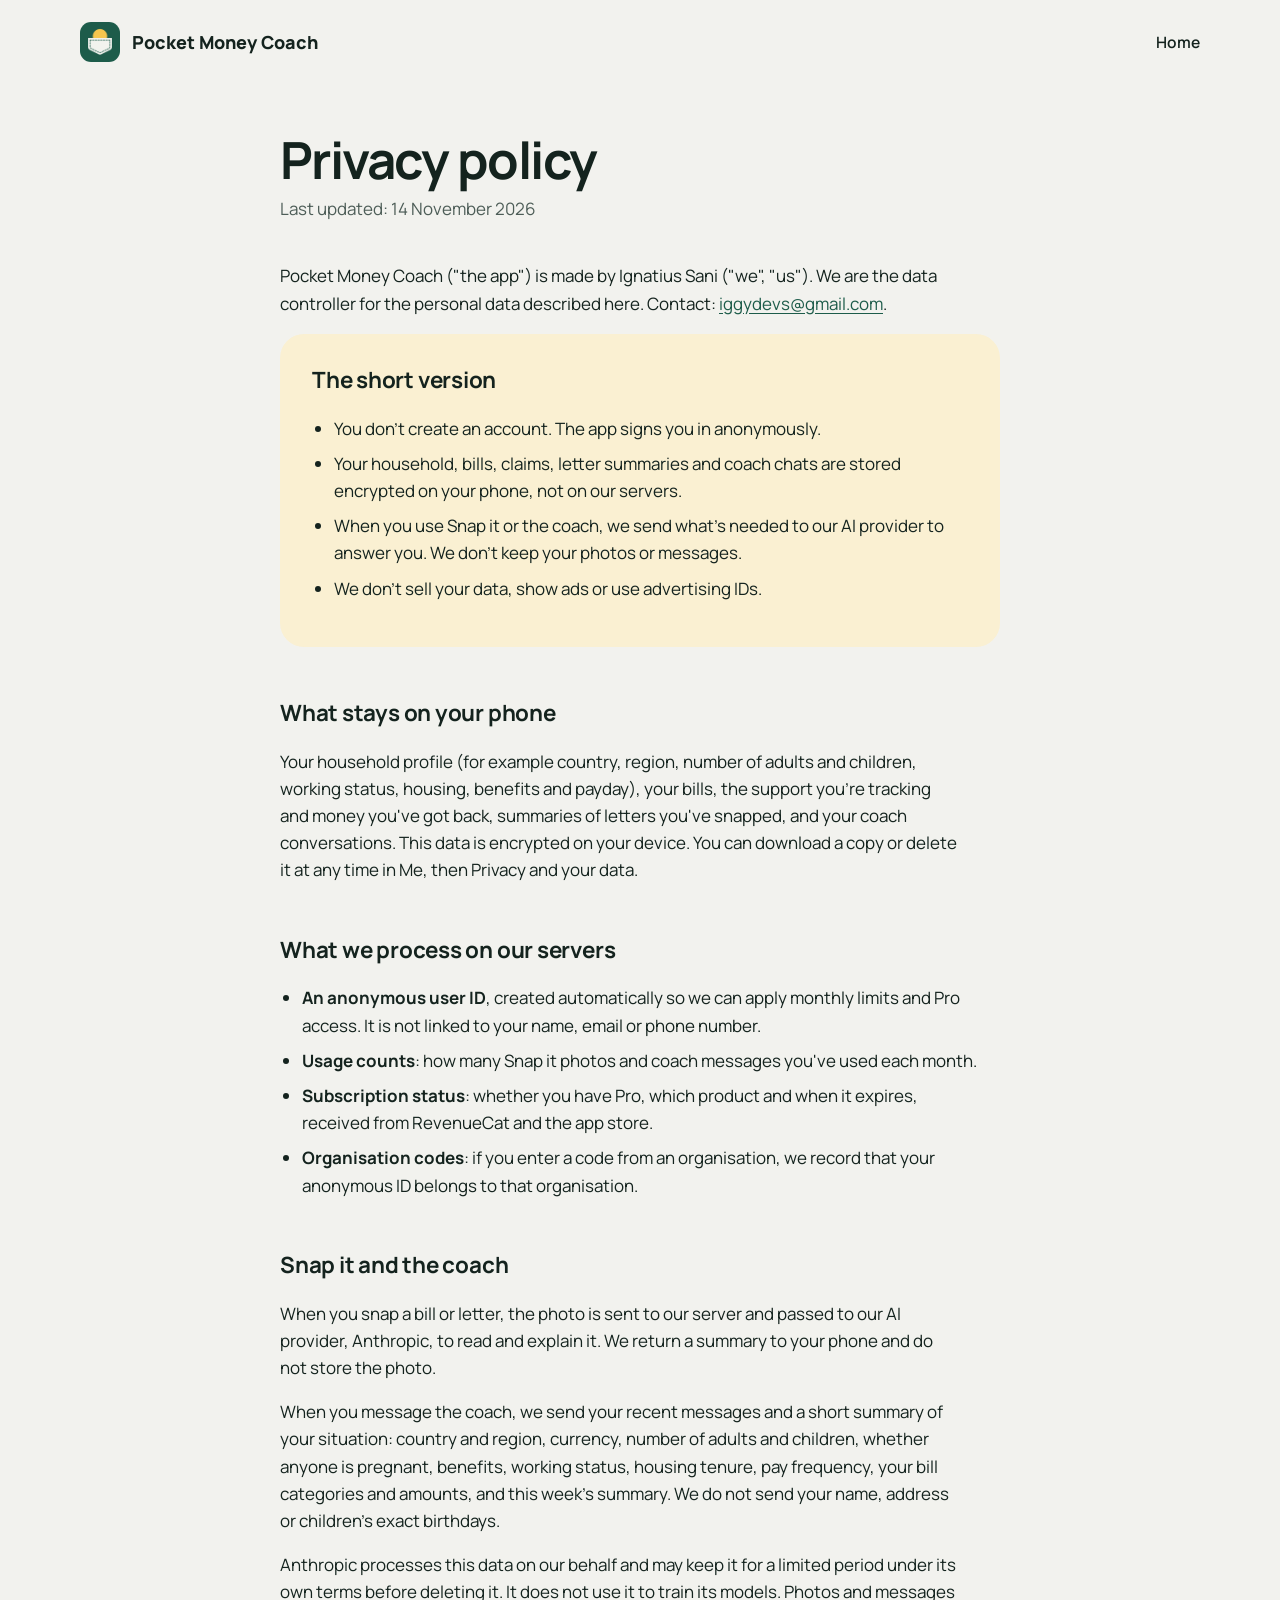
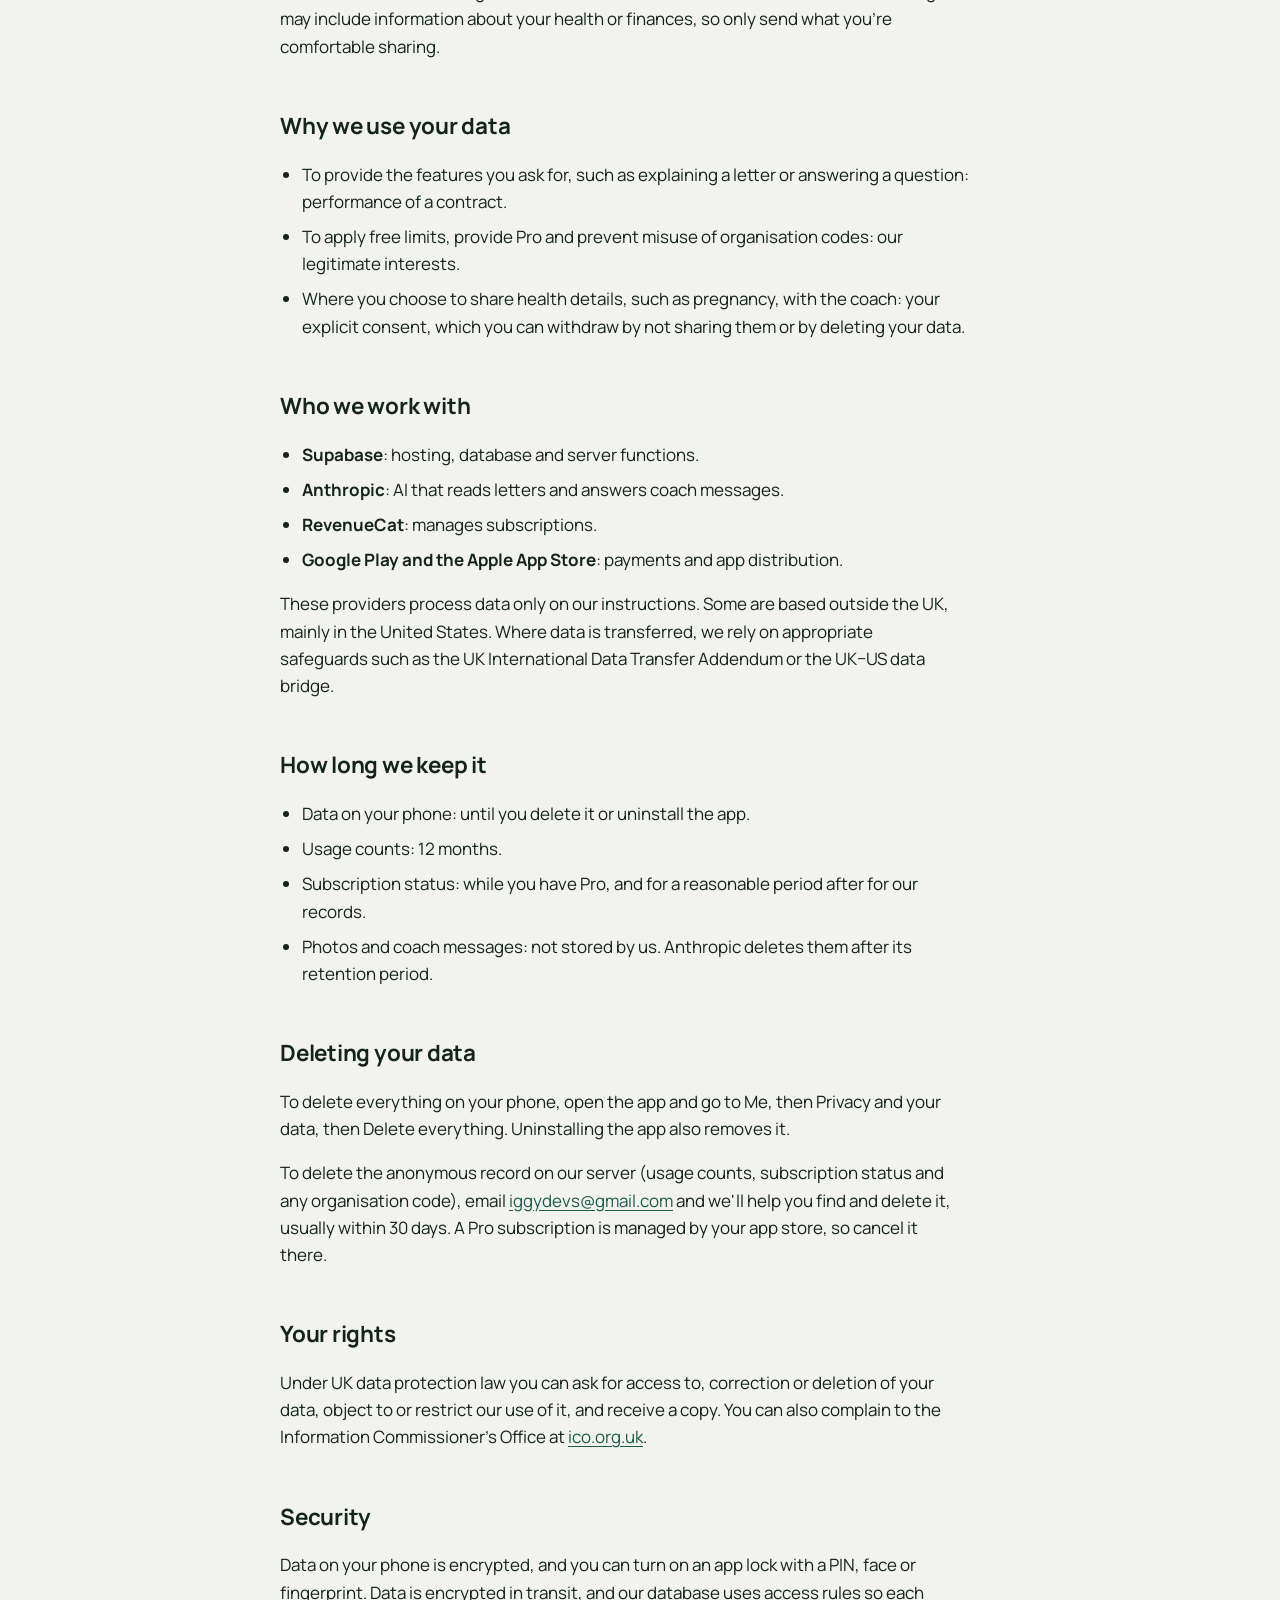
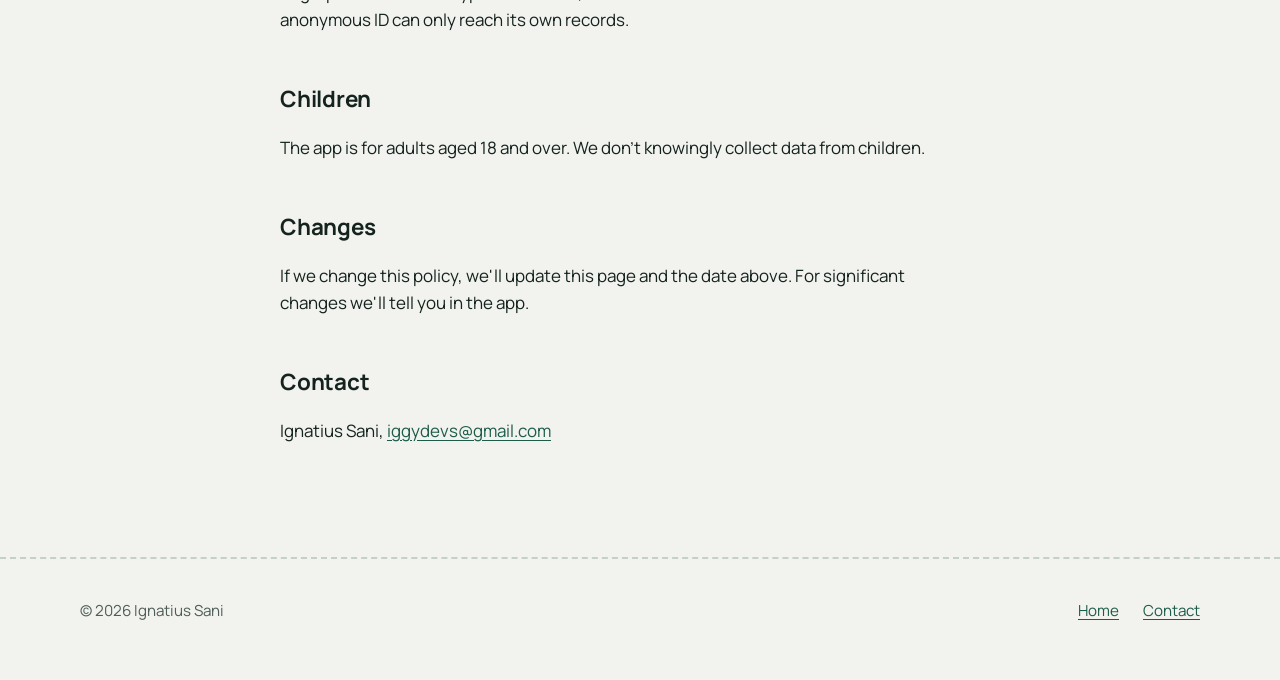
==== privacy/index.html @ 262ab6fa "Pocket Money Coach landing page and privacy policy" ====
<!doctype html>
<html lang="en-GB">
<head>
  <meta charset="utf-8">
  <meta name="viewport" content="width=device-width, initial-scale=1">
  <title>Privacy policy | Pocket Money Coach</title>
  <meta name="description" content="How Pocket Money Coach handles your data.">
  <link rel="icon" href="/img/favicon.png">
  <meta name="theme-color" content="#1d5c4a">
  <link rel="preconnect" href="https://fonts.googleapis.com">
  <link rel="preconnect" href="https://fonts.gstatic.com" crossorigin>
  <link href="https://fonts.googleapis.com/css2?family=Manrope:wght@400;500;600;700;800&display=swap" rel="stylesheet">
  <link rel="stylesheet" href="/styles.css">
</head>
<body>
  <header class="site-header">
    <div class="wrap">
      <a class="brand" href="/"><img src="/img/apple-touch-icon.png" alt="" width="40" height="40">Pocket Money Coach</a>
      <nav aria-label="Main"><a href="/">Home</a></nav>
    </div>
  </header>

  <main class="policy">
    <div class="wrap">
      <h1>Privacy policy</h1>
      <p class="updated">Last updated: 14 November 2026</p>

      <p>Pocket Money Coach ("the app") is made by Ignatius Sani ("we", "us"). We are the data controller for the personal data described here. Contact: <a href="mailto:iggydevs@gmail.com">iggydevs@gmail.com</a>.</p>

      <div class="summary">
        <h2>The short version</h2>
        <ul>
          <li>You don't create an account. The app signs you in anonymously.</li>
          <li>Your household, bills, claims, letter summaries and coach chats are stored encrypted on your phone, not on our servers.</li>
          <li>When you use Snap it or the coach, we send what's needed to our AI provider to answer you. We don't keep your photos or messages.</li>
          <li>We don't sell your data, show ads or use advertising IDs.</li>
        </ul>
      </div>

      <h2>What stays on your phone</h2>
      <p>Your household profile (for example country, region, number of adults and children, working status, housing, benefits and payday), your bills, the support you're tracking and money you've got back, summaries of letters you've snapped, and your coach conversations. This data is encrypted on your device. You can download a copy or delete it at any time in Me, then Privacy and your data.</p>

      <h2>What we process on our servers</h2>
      <ul>
        <li><strong>An anonymous user ID</strong>, created automatically so we can apply monthly limits and Pro access. It is not linked to your name, email or phone number.</li>
        <li><strong>Usage counts</strong>: how many Snap it photos and coach messages you've used each month.</li>
        <li><strong>Subscription status</strong>: whether you have Pro, which product and when it expires, received from RevenueCat and the app store.</li>
        <li><strong>Organisation codes</strong>: if you enter a code from an organisation, we record that your anonymous ID belongs to that organisation.</li>
      </ul>

      <h2>Snap it and the coach</h2>
      <p>When you snap a bill or letter, the photo is sent to our server and passed to our AI provider, Anthropic, to read and explain it. We return a summary to your phone and do not store the photo.</p>
      <p>When you message the coach, we send your recent messages and a short summary of your situation: country and region, currency, number of adults and children, whether anyone is pregnant, benefits, working status, housing tenure, pay frequency, your bill categories and amounts, and this week's summary. We do not send your name, address or children's exact birthdays.</p>
      <p>Anthropic processes this data on our behalf and may keep it for a limited period under its own terms before deleting it. It does not use it to train its models. Photos and messages may include information about your health or finances, so only send what you're comfortable sharing.</p>

      <h2>Why we use your data</h2>
      <ul>
        <li>To provide the features you ask for, such as explaining a letter or answering a question: performance of a contract.</li>
        <li>To apply free limits, provide Pro and prevent misuse of organisation codes: our legitimate interests.</li>
        <li>Where you choose to share health details, such as pregnancy, with the coach: your explicit consent, which you can withdraw by not sharing them or by deleting your data.</li>
      </ul>

      <h2>Who we work with</h2>
      <ul>
        <li><strong>Supabase</strong>: hosting, database and server functions.</li>
        <li><strong>Anthropic</strong>: AI that reads letters and answers coach messages.</li>
        <li><strong>RevenueCat</strong>: manages subscriptions.</li>
        <li><strong>Google Play and the Apple App Store</strong>: payments and app distribution.</li>
      </ul>
      <p>These providers process data only on our instructions. Some are based outside the UK, mainly in the United States. Where data is transferred, we rely on appropriate safeguards such as the UK International Data Transfer Addendum or the UK–US data bridge.</p>

      <h2>How long we keep it</h2>
      <ul>
        <li>Data on your phone: until you delete it or uninstall the app.</li>
        <li>Usage counts: 12 months.</li>
        <li>Subscription status: while you have Pro, and for a reasonable period after for our records.</li>
        <li>Photos and coach messages: not stored by us. Anthropic deletes them after its retention period.</li>
      </ul>

      <h2 id="delete">Deleting your data</h2>
      <p>To delete everything on your phone, open the app and go to Me, then Privacy and your data, then Delete everything. Uninstalling the app also removes it.</p>
      <p>To delete the anonymous record on our server (usage counts, subscription status and any organisation code), email <a href="mailto:iggydevs@gmail.com?subject=Delete%20my%20Pocket%20Money%20Coach%20data">iggydevs@gmail.com</a> and we'll help you find and delete it, usually within 30 days. A Pro subscription is managed by your app store, so cancel it there.</p>

      <h2>Your rights</h2>
      <p>Under UK data protection law you can ask for access to, correction or deletion of your data, object to or restrict our use of it, and receive a copy. You can also complain to the Information Commissioner's Office at <a href="https://ico.org.uk">ico.org.uk</a>.</p>

      <h2>Security</h2>
      <p>Data on your phone is encrypted, and you can turn on an app lock with a PIN, face or fingerprint. Data is encrypted in transit, and our database uses access rules so each anonymous ID can only reach its own records.</p>

      <h2>Children</h2>
      <p>The app is for adults aged 18 and over. We don't knowingly collect data from children.</p>

      <h2>Changes</h2>
      <p>If we change this policy, we'll update this page and the date above. For significant changes we'll tell you in the app.</p>

      <h2>Contact</h2>
      <p>Ignatius Sani, <a href="mailto:iggydevs@gmail.com">iggydevs@gmail.com</a></p>
    </div>
  </main>

  <footer class="site-footer">
    <div class="wrap">
      <span>© 2026 Ignatius Sani</span>
      <nav aria-label="Footer">
        <a href="/">Home</a>
        <a href="mailto:iggydevs@gmail.com">Contact</a>
      </nav>
    </div>
  </footer>
</body>
</html>
---- styles.css ----
:root {
  --pine: #1d5c4a;
  --pine-deep: #123c31;
  --sun: #f3c54e;
  --linen: #f2f2ee;
  --cream: #faf0d2;
  --ink: #14231e;
  --muted: #4d5d57;
  --stitch: rgba(29, 92, 74, 0.55);
  --max: 1120px;
}

* { box-sizing: border-box; }

html { -webkit-text-size-adjust: 100%; }

body {
  margin: 0;
  font-family: "Manrope", system-ui, -apple-system, "Segoe UI", sans-serif;
  font-size: 1.0625rem;
  line-height: 1.6;
  color: var(--ink);
  background: var(--linen);
}

img { max-width: 100%; height: auto; display: block; }

a { color: var(--pine); text-underline-offset: 3px; }
a:hover { color: var(--pine-deep); }

:focus-visible {
  outline: 3px solid var(--sun);
  outline-offset: 3px;
  border-radius: 6px;
}

.wrap { width: min(var(--max), 100% - 48px); margin-inline: auto; }

/* Header */
.site-header { padding: 22px 0; }
.site-header .wrap { display: flex; align-items: center; justify-content: space-between; gap: 16px; }
.brand { display: flex; align-items: center; gap: 12px; text-decoration: none; color: var(--ink); font-weight: 800; font-size: 1.125rem; }
.brand img { width: 40px; height: 40px; border-radius: 11px; }
.site-header nav { display: flex; gap: 24px; font-weight: 600; font-size: 0.975rem; }
.site-header nav a { text-decoration: none; color: var(--ink); white-space: nowrap; }
.brand { white-space: nowrap; }
.site-header nav a:hover { color: var(--pine); }

/* Buttons */
.btn {
  display: inline-flex; align-items: center; justify-content: center;
  min-height: 52px; padding: 0 26px; border-radius: 999px;
  font-weight: 800; font-size: 1rem; text-decoration: none;
  background: var(--pine); color: #fff;
  transition: background-color 0.15s ease;
}
.btn:hover { background: var(--pine-deep); color: #fff; }
.btn.light { background: var(--sun); color: var(--ink); }
.btn.light:hover { background: #e9b937; color: var(--ink); }

/* Hero */
.hero { padding: 40px 0 0; overflow: hidden; }
.hero .wrap { display: grid; grid-template-columns: 1.05fr 1fr; gap: 48px; align-items: end; }
.hero-copy { padding-bottom: 96px; }
.hero h1 {
  font-size: clamp(2.6rem, 6vw, 4.6rem);
  line-height: 1.02; letter-spacing: -0.035em; font-weight: 800;
  margin: 0 0 24px; max-width: 12ch;
}
.hero .lede { font-size: 1.2rem; color: var(--muted); max-width: 34ch; margin: 0 0 32px; }
.hero .note { font-size: 0.95rem; color: var(--muted); margin: 16px 0 0; }

/* The pocket: the phone sits inside it, the sun rises out of it */
.pocket-scene { position: relative; height: 620px; }
.sun {
  position: absolute; width: 400px; height: 400px; border-radius: 50%;
  background: var(--sun); left: 50%; bottom: 250px; transform: translateX(-50%);
  animation: rise 1.6s cubic-bezier(.2,.7,.2,1) both;
}
.phone {
  position: absolute; left: 50%; bottom: 120px; transform: translateX(-50%);
  width: 290px; height: 470px; border-radius: 34px; overflow: hidden;
  border: 8px solid var(--ink); background: var(--ink);
  box-shadow: 0 30px 60px -20px rgba(18, 60, 49, 0.45);
}
.pocket {
  position: absolute; left: 50%; bottom: 0; transform: translateX(-50%);
  width: 470px; height: auto;
}
@keyframes rise { from { transform: translate(-50%, 140px); } to { transform: translate(-50%, 0); } }

/* Features */
.features { padding: 112px 0 40px; }
.section-title { font-size: clamp(2rem, 4vw, 2.9rem); line-height: 1.1; letter-spacing: -0.025em; font-weight: 800; margin: 0 0 16px; max-width: 18ch; }
.section-intro { color: var(--muted); font-size: 1.15rem; max-width: 52ch; margin: 0 0 64px; }

.feature { display: grid; grid-template-columns: 300px 1fr; gap: 64px; align-items: center; padding: 48px 0; border-top: 2px dashed rgba(29, 92, 74, 0.22); }
.feature:nth-child(even) { grid-template-columns: 1fr 300px; }
.feature:nth-child(even) .shot { order: 2; }
.shot { border-radius: 28px; overflow: hidden; border: 7px solid var(--ink); background: var(--ink); max-width: 300px; aspect-ratio: 9 / 16; }
.shot img { width: 100%; height: 100%; object-fit: cover; object-position: top; }
.phone img { width: 100%; }
.feature h3 { font-size: 1.75rem; line-height: 1.2; letter-spacing: -0.02em; font-weight: 800; margin: 0 0 12px; }
.feature p { margin: 0 0 12px; max-width: 46ch; color: var(--muted); }
.feature ul { margin: 16px 0 0; padding: 0; list-style: none; max-width: 46ch; }
.feature li { padding-left: 26px; position: relative; margin-bottom: 8px; }
.feature li::before { content: ""; position: absolute; left: 0; top: 0.6em; width: 12px; height: 12px; border-radius: 50%; background: var(--sun); }

/* Privacy band */
.privacy-band { background: var(--pine); color: #fff; padding: 96px 0; margin-top: 64px; }
.privacy-band .section-title { color: #fff; }
.privacy-band .section-intro { color: rgba(255,255,255,.8); margin-bottom: 48px; }
.facts { display: grid; grid-template-columns: repeat(3, 1fr); gap: 40px; }
.facts h3 { font-size: 1.25rem; margin: 0 0 8px; color: var(--sun); }
.facts p { margin: 0; color: rgba(255,255,255,.85); }
.privacy-band .more { margin-top: 48px; }
.privacy-band .more a { color: #fff; font-weight: 700; }

/* Get it */
.get { padding: 104px 0; }
.get-card { background: var(--cream); border-radius: 40px; padding: 64px; display: grid; grid-template-columns: 1fr auto; gap: 32px; align-items: center; }
.get-card h2 { font-size: clamp(1.9rem, 3.6vw, 2.6rem); line-height: 1.1; letter-spacing: -0.025em; margin: 0 0 12px; }
.get-card p { margin: 0; color: var(--muted); max-width: 52ch; }

/* Help */
.help { padding: 0 0 96px; }
.help p { max-width: 70ch; color: var(--muted); }

/* Footer */
.site-footer { border-top: 2px dashed rgba(29, 92, 74, 0.22); padding: 40px 0 56px; font-size: 0.95rem; color: var(--muted); }
.site-footer .wrap { display: flex; flex-wrap: wrap; justify-content: space-between; gap: 16px; }
.site-footer nav { display: flex; gap: 24px; flex-wrap: wrap; }

/* Policy page */
.policy { padding: 32px 0 96px; }
.policy .wrap { max-width: 720px; }
.policy h1 { font-size: clamp(2.2rem, 5vw, 3.2rem); letter-spacing: -0.03em; line-height: 1.08; margin: 16px 0 8px; }
.policy .updated { color: var(--muted); margin: 0 0 40px; }
.policy h2 { font-size: 1.4rem; letter-spacing: -0.01em; margin: 48px 0 12px; }
.policy p, .policy li { max-width: 68ch; }
.policy ul { padding-left: 22px; }
.policy li { margin-bottom: 8px; }
.summary { background: var(--cream); border-radius: 24px; padding: 28px 32px; }
.summary h2 { margin-top: 0; }

@media (max-width: 900px) {
  .hero .wrap { grid-template-columns: 1fr; gap: 8px; }
  .hero-copy { padding-bottom: 24px; }
  .pocket-scene { height: 540px; }
  .feature, .feature:nth-child(even) { grid-template-columns: 1fr; gap: 28px; }
  .feature:nth-child(even) .shot { order: 0; }
  .shot { max-width: 260px; }
  .facts { grid-template-columns: 1fr; gap: 28px; }
  .get-card { grid-template-columns: 1fr; padding: 40px 28px; border-radius: 28px; }
}

@media (max-width: 560px) {
  .site-header nav a.hide-sm { display: none; }
  .brand { font-size: 1rem; gap: 10px; }
  .brand img { width: 34px; height: 34px; }
  .pocket-scene { height: 470px; }
  .sun { width: 300px; height: 300px; bottom: 200px; }
  .phone { width: 230px; height: 380px; bottom: 90px; border-width: 6px; border-radius: 28px; }
  .pocket { width: 340px; }
}

@media (prefers-reduced-motion: reduce) {
  .sun { animation: none; }
  .btn { transition: none; }
}
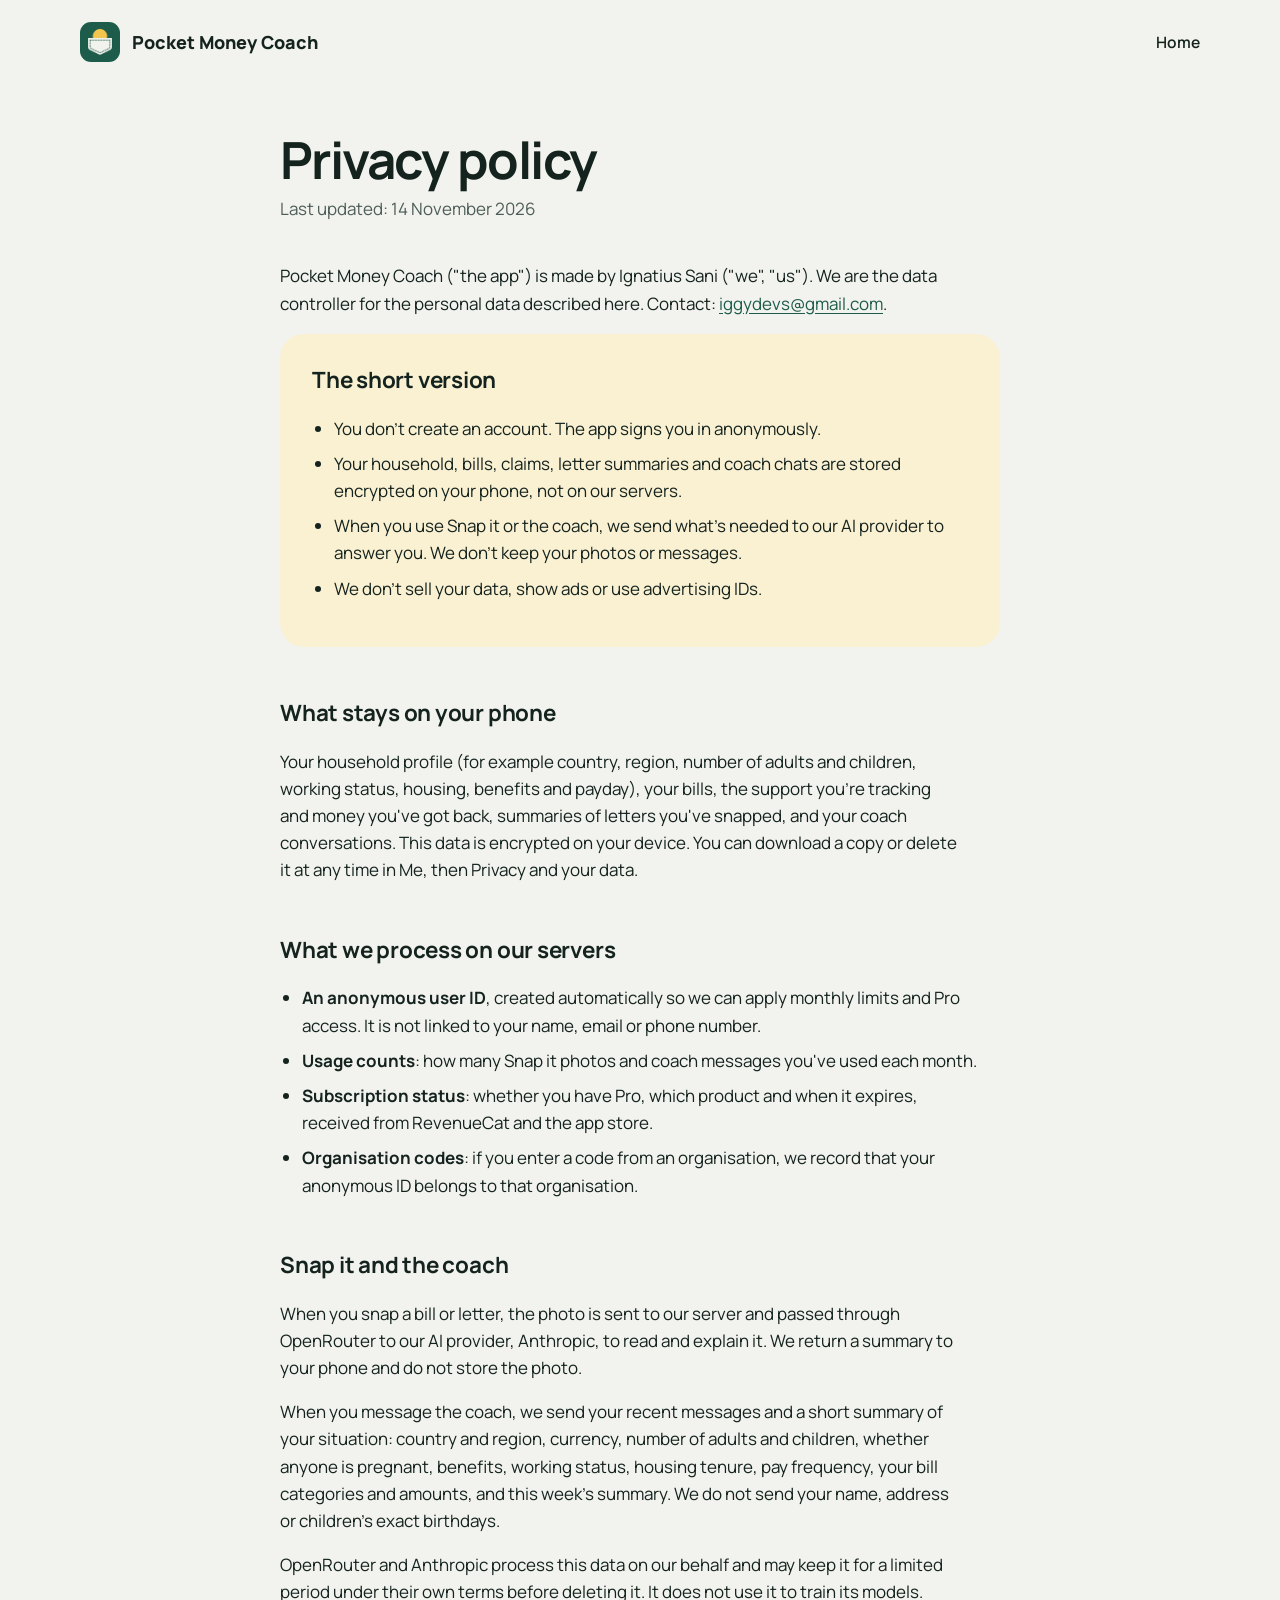
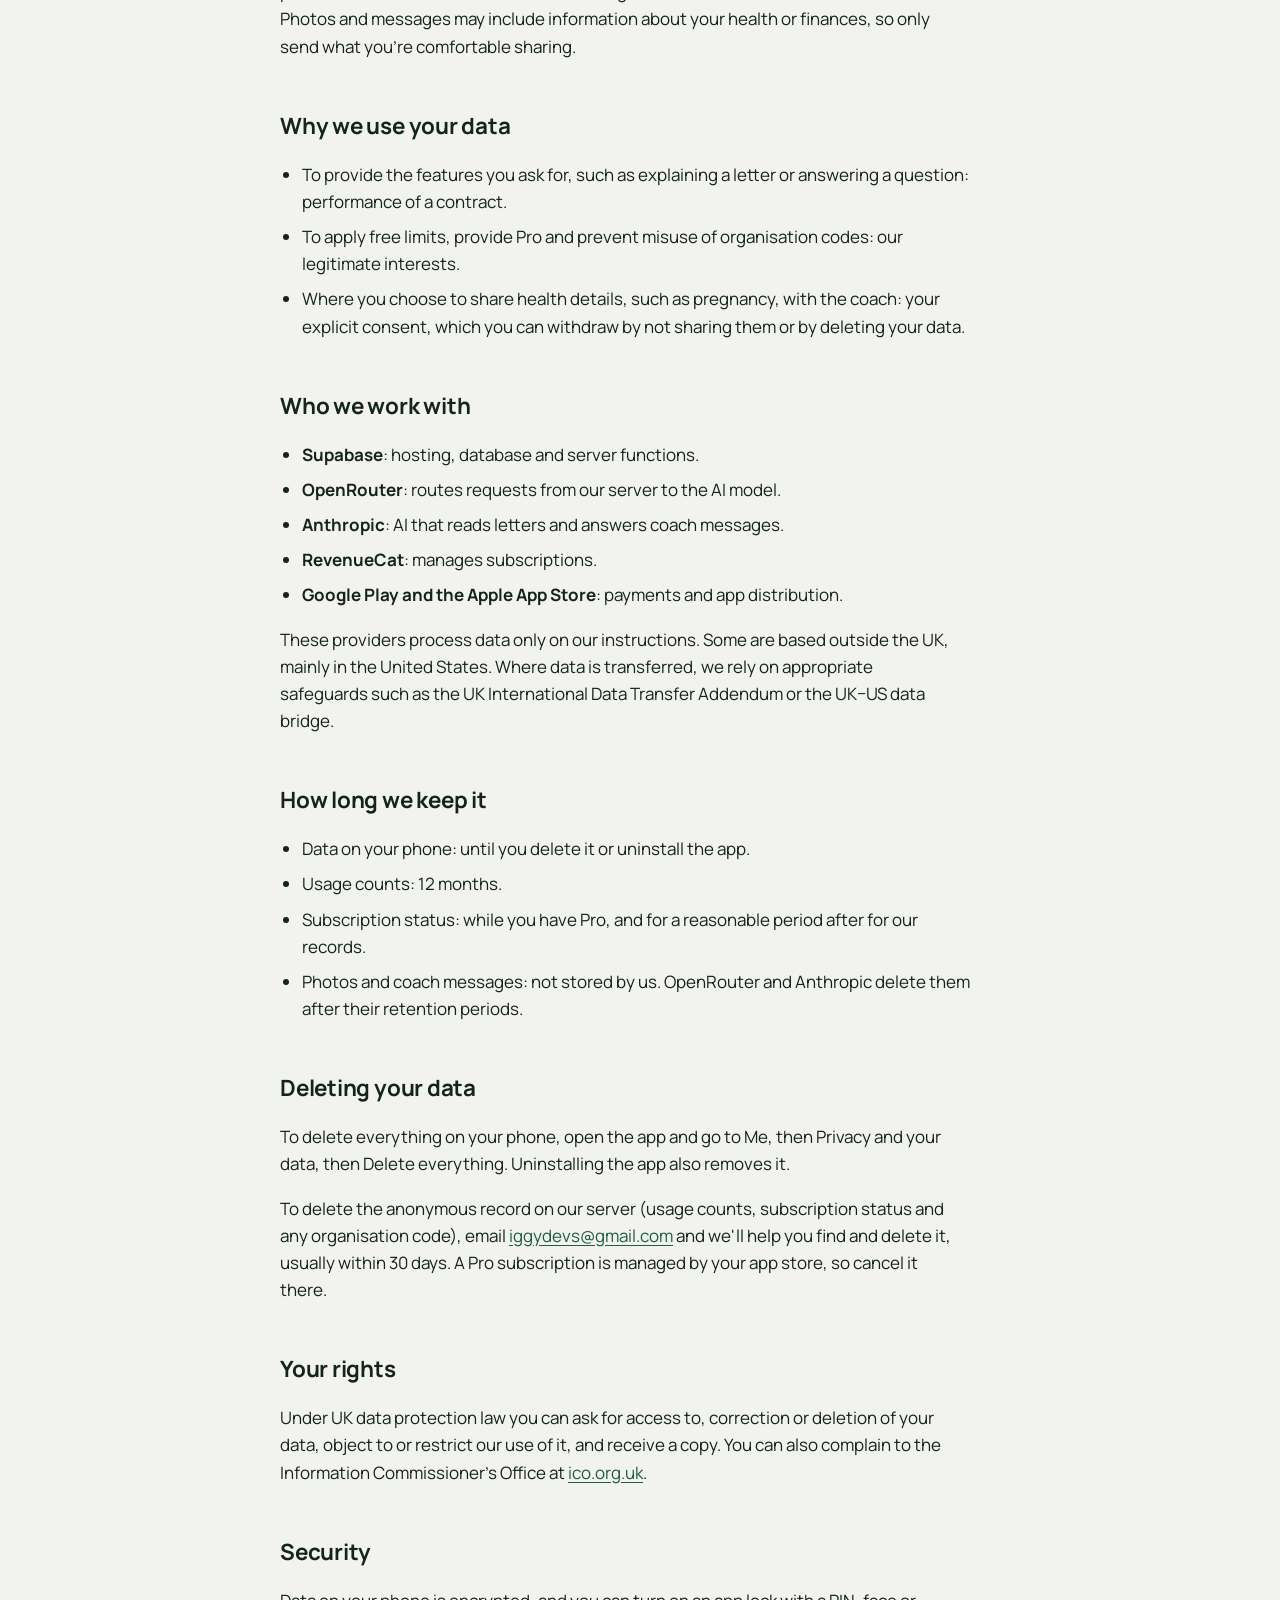
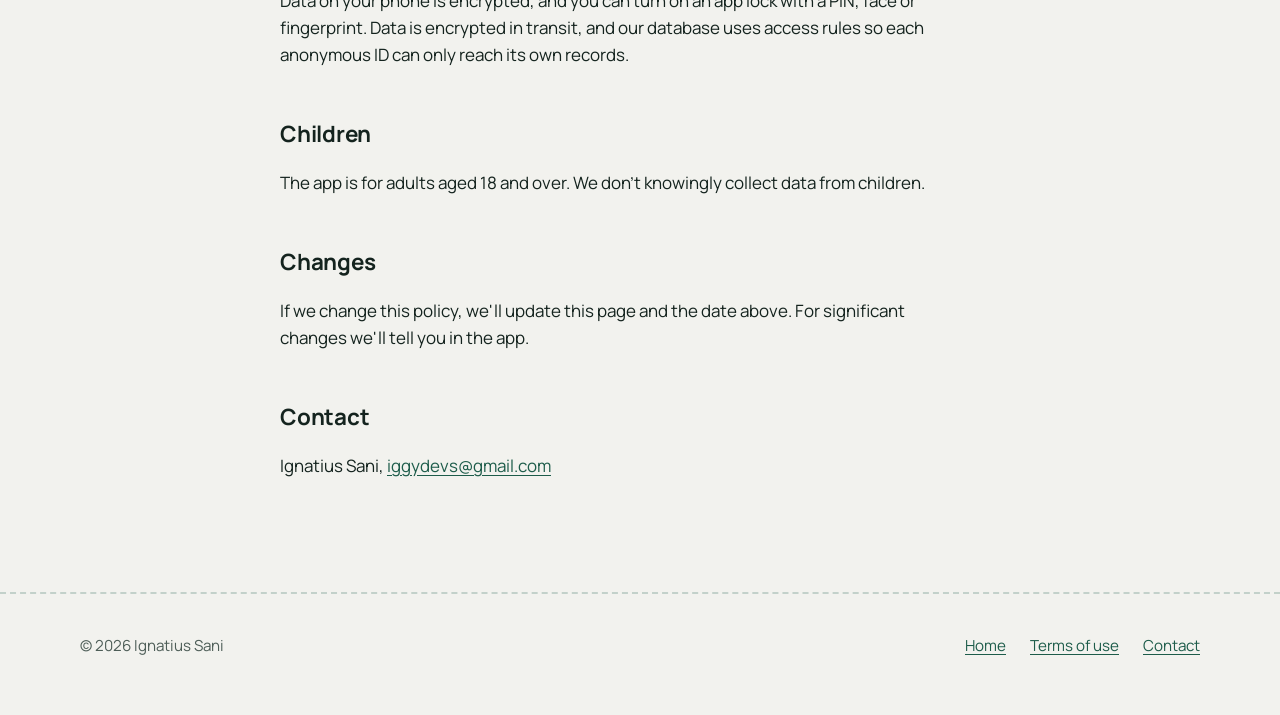
==== commit f28fd512: "Add terms of use, update privacy policy" ====
--- a/privacy/index.html
+++ b/privacy/index.html
@@ -49,9 +49,9 @@
       </ul>
 
       <h2>Snap it and the coach</h2>
-      <p>When you snap a bill or letter, the photo is sent to our server and passed to our AI provider, Anthropic, to read and explain it. We return a summary to your phone and do not store the photo.</p>
+      <p>When you snap a bill or letter, the photo is sent to our server and passed through OpenRouter to our AI provider, Anthropic, to read and explain it. We return a summary to your phone and do not store the photo.</p>
       <p>When you message the coach, we send your recent messages and a short summary of your situation: country and region, currency, number of adults and children, whether anyone is pregnant, benefits, working status, housing tenure, pay frequency, your bill categories and amounts, and this week's summary. We do not send your name, address or children's exact birthdays.</p>
-      <p>Anthropic processes this data on our behalf and may keep it for a limited period under its own terms before deleting it. It does not use it to train its models. Photos and messages may include information about your health or finances, so only send what you're comfortable sharing.</p>
+      <p>OpenRouter and Anthropic process this data on our behalf and may keep it for a limited period under their own terms before deleting it. It does not use it to train its models. Photos and messages may include information about your health or finances, so only send what you're comfortable sharing.</p>
 
       <h2>Why we use your data</h2>
       <ul>
@@ -63,6 +63,7 @@
       <h2>Who we work with</h2>
       <ul>
         <li><strong>Supabase</strong>: hosting, database and server functions.</li>
+        <li><strong>OpenRouter</strong>: routes requests from our server to the AI model.</li>
         <li><strong>Anthropic</strong>: AI that reads letters and answers coach messages.</li>
         <li><strong>RevenueCat</strong>: manages subscriptions.</li>
         <li><strong>Google Play and the Apple App Store</strong>: payments and app distribution.</li>
@@ -74,7 +75,7 @@
         <li>Data on your phone: until you delete it or uninstall the app.</li>
         <li>Usage counts: 12 months.</li>
         <li>Subscription status: while you have Pro, and for a reasonable period after for our records.</li>
-        <li>Photos and coach messages: not stored by us. Anthropic deletes them after its retention period.</li>
+        <li>Photos and coach messages: not stored by us. OpenRouter and Anthropic delete them after their retention periods.</li>
       </ul>
 
       <h2 id="delete">Deleting your data</h2>
@@ -103,6 +104,7 @@
       <span>© 2026 Ignatius Sani</span>
       <nav aria-label="Footer">
         <a href="/">Home</a>
+        <a href="/terms">Terms of use</a>
         <a href="mailto:iggydevs@gmail.com">Contact</a>
       </nav>
     </div>
